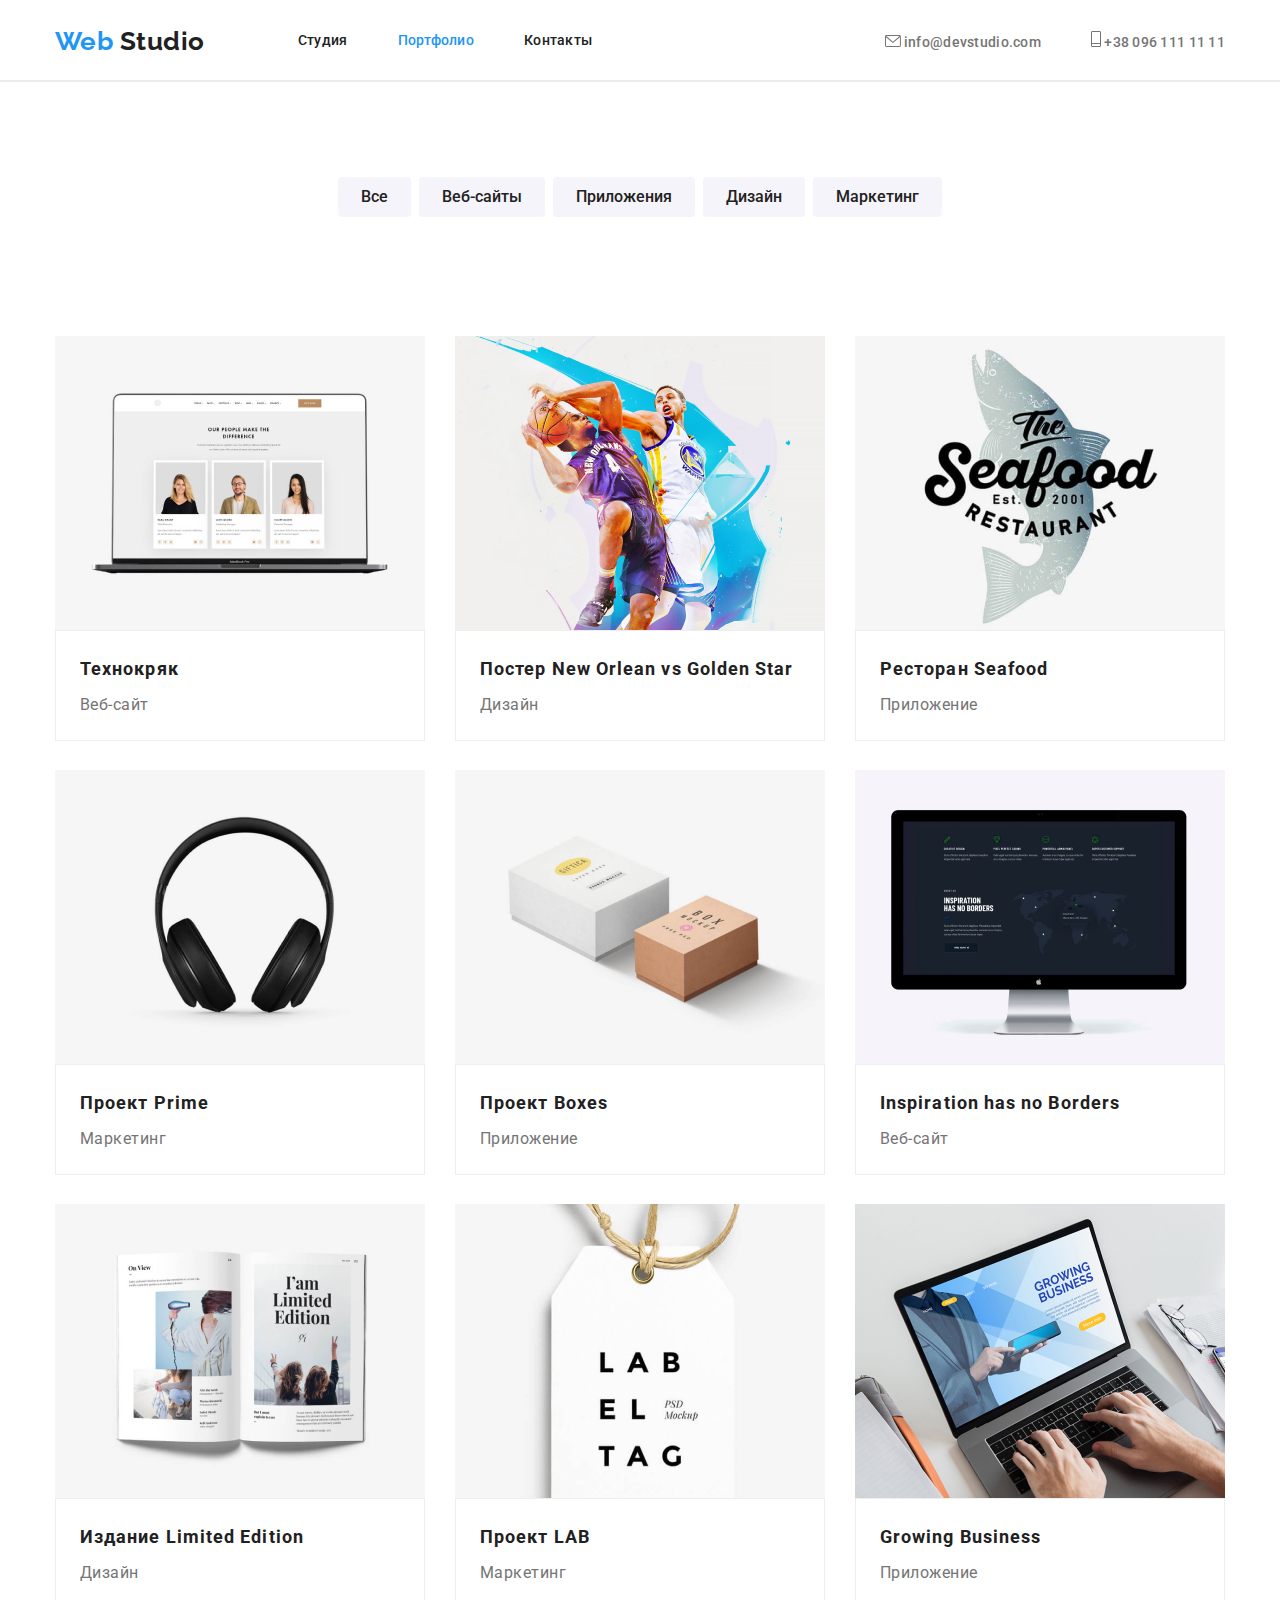
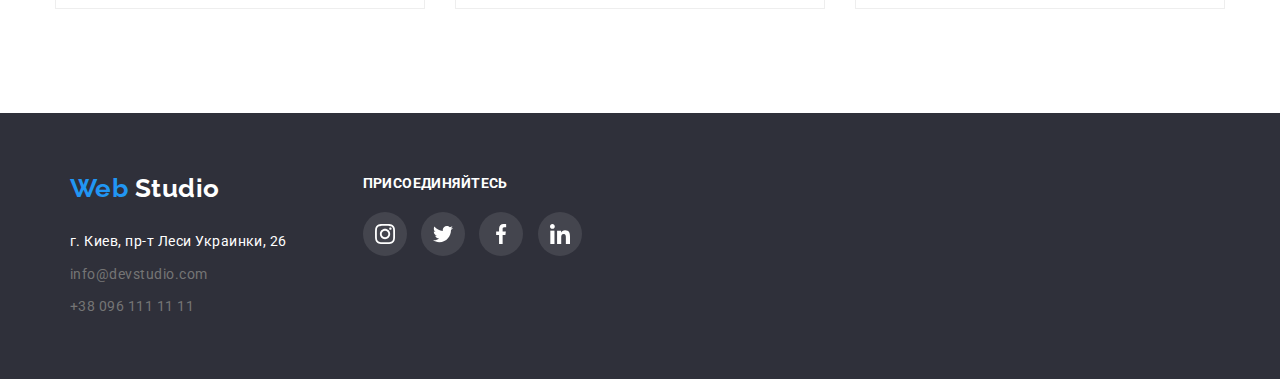
==== portfolio.html @ 939cf26d "add5" ====
<!DOCTYPE html>
<html lang="ru">

<head>
    <meta charset="UTF-8">
    <meta name="viewport" content="width=device-width, initial-scale=1.0">
    <title>Portfolio</title>
    <link href="https://fonts.googleapis.com/css2?family=Raleway:wght@700&family=Roboto:wght@400;500;700;900&display=swap" rel="stylesheet">
    <link rel="stylesheet" href="./css/styles.css">
</head>

<body>
    <!--Шапка сайта-->
    <header>

        <div class="container flexin ">
            <nav class="site-nav flexin">
                <a href="./index.html" class="logo">
                    <p><span class="blue">Web</span> Studio</p>
                </a>

                <ul class="list pages">
                    <li class="pages-item"><a href="./index.html" class="link">Студия</a></li>
                    <li class="pages-item"><a href="" class="link current">Портфолио</a></li>
                    <li class="pages-item"><a href="" class="link">Контакты</a></li>
                </ul>
            </nav>
            <ul class="list contacts-first ">
                <li class="pages-item envelope">
                    <svg>
                        <use href="./images/sprite.svg#envelope"></use>
                    </svg>
                    <a href="mailto:info@devstudio.com" class="contacts-now ">info@devstudio.com</a>
                </li>

                <li class="pages-item phone">
                    <svg>
                        <use href="./images/sprite.svg#phone"></use>
                    </svg>
                    <a href="tel:+380961111111" class="contacts-now ">+38 096 111 11 11</a>
                </li>
            </ul>
        </div>
        <div class="line"></div>


    </header>

    <main>

        <!-- Набор кнопок -->
        <section class="filter-block">
            <div class="container ">
                <h1 class="buttons-title hidden">Кнопки отбора</h1>
                <ul class="list buttons-list">
                    <li class="button-item">
                        <button type="button" class="buttons-link">Все</a> </button>
                    </li>
                    <li class="button-item">
                        <button type="button" class="buttons-link">Веб-сайты</button>
                    </li>
                    <li class="button-item">
                        <button type="button" class="buttons-link">Приложения</button>
                    </li>
                    <li class="button-item">
                        <button type="button" class="buttons-link">Дизайн</button>
                    </li>
                    <li class="button-item">
                        <button type="button" class="buttons-link">Маркетинг</button>
                    </li>
                </ul>
            </div>
        </section>
        <!-- Наше портфолио -->
        <section class="works">
            <div class="container">
                <h2 class="works-title hidden">Наши работы</h2>
                <ul class="list works-card">

                    <li class="works-card-elem">
                        <a href="" class="works-link">
                            <img class="container-works" src="./images/portfolio1.jpg" width=370 alt="Веб-сайт">
                            <div class="card-content">
                                <h3 class="works-subtitle">Технокряк</h3>
                                <p class="works-type">Веб-сайт</p>
                            </div>
                        </a>
                    </li>
                    <li class="works-card-elem">
                        <a href="" class="works-link">
                            <img class="container-works" src="./images/portfolio2.jpg" width=370 alt="Дизайн">
                            <div class="card-content">
                                <h3 class="works-subtitle">Постер New Orlean vs Golden Star</h3>
                                <p class="works-type">Дизайн</p>
                            </div>

                        </a>

                    </li>
                    <li class="works-card-elem">
                        <a href="" class="works-link">
                            <img class="container-works" src="./images/portfolio3.jpg" width=370 alt="Приложение">
                            <div class="card-content">
                                <h3 class="works-subtitle">Ресторан Seafood</h3>
                                <p class="works-type">Приложение</p>
                            </div>

                        </a>

                    </li>
                    <li class="works-card-elem">
                        <a href="" class="works-link">
                            <img class="container-works" src="./images/portfolio4.jpg" width=370 alt="Маркетинг">
                            <div class="card-content">
                                <h3 class="works-subtitle">Проект Prime</h3>
                                <p class="works-type">Маркетинг</p>
                            </div>

                        </a>

                    </li>
                    <li class="works-card-elem">
                        <a href="" class="works-link">
                            <img class="container-works" src="./images/portfolio5.jpg" width=370 alt="Приложение">
                            <div class="card-content">
                                <h3 class="works-subtitle">Проект Boxes</h3>
                                <p class="works-type">Приложение</p>
                            </div>

                        </a>

                    </li>
                    <li class="works-card-elem">
                        <a href="" class="works-link">
                            <img class="container-works" src="./images/portfolio6.jpg" width=370 alt="Веб-сайт">
                            <div class="card-content">
                                <h3 class="works-subtitle">Inspiration has no Borders</h3>
                                <p class="works-type">Веб-сайт</p>
                            </div>

                        </a>

                    </li>
                    <li class="works-card-elem">
                        <a href="" class="works-link">
                            <img class="container-works" src="./images/portfolio7.jpg" width=370 alt="Дизайн">
                            <div class="card-content">
                                <h3 class="works-subtitle">Издание Limited Edition</h3>
                                <p class="works-type">Дизайн</p>
                            </div>

                        </a>

                    </li>
                    <li class="works-card-elem">
                        <a href="" class="works-link">
                            <img class="container-works" src="./images/portfolio8.jpg" width=370 alt="Маркетинг">
                            <div class="card-content">
                                <h3 class="works-subtitle">Проект LAB</h3>
                                <p class="works-type">Маркетинг</p>
                            </div>

                        </a>

                    </li>
                    <li class="works-card-elem">
                        <a href="" class="works-link">
                            <img class="container-works" src="./images/portfolio9.jpg" width=370 alt="Приложение">
                            <div class="card-content">
                                <h3 class="works-subtitle">Growing Business</h3>
                                <p class="works-type">Приложение</p>
                            </div>

                        </a>

                    </li>

                </ul>
            </div>

        </section>


    </main>


    <!--Подвал сайта-->
    <footer class="contacts-footer">
        <div class="general container">
            <div class="container">
                <div class="footer-logo">
                    <a href="/" class="logo">
                        <p class="no-margin"><span class="blue">Web</span> <span class="white">Studio</span></p>
                    </a>
                </div>
                <address class="contacts">
                <div class="contacts-city"><span class="contacts-address">г. Киев, пр-т Леси Украинки, 26</span></div>
                <div class="footer-email"><a href="mailto:info@devstudio.com" class="contacts-email">info@devstudio.com</a></div> 
                <div class="footer-phone"><a href="tel:+380961111111" class="contacts-phone">+38 096 111 11 11</a></div>
            </address>
            </div>
            <div class="container">
                <b class="follow-text">присоединяйтесь</b>
                <ul class="list follow-list">
                    <li class="follow">
                        <a href="" class="social-link-footer">
                            <svg>
                                <use href="./images/sprite.svg#instagram-footer"></use>
                            </svg>
                        </a>
                    </li>
                    <li class="follow">
                        <a href="" class="social-link-footer">
                            <svg class="social-list__svg">
                                <use href="./images/sprite.svg#twitter-footer"></use>
                            </svg>
                        </a>
                    </li>
                    <li class="follow">
                        <a href="" class="social-link-footer">
                            <svg class="social-list__svg">
                                <use href="./images/sprite.svg#facebook-footer"></use>
                            </svg>
                        </a>
                    </li>
                    <li class="follow">
                        <a href="" class="social-link-footer">
                            <svg class="social-list__svg">
                                <use href="./images/sprite.svg#linkedin-footer"></use>
                            </svg>
                        </a>
                    </li>
                </ul>
            </div>

            <!-- TBD -->
            <div class="container">
            </div>
            <!-- TBD -->
            <div class="container">
            </div>
    </footer>
</body>

</html>
---- css/styles.css ----
:root {
    --primery-white-color: #ffffff;
    --background-hero: #2F303A;
    --background-team: #F5F4FA;
    --background-specialisations: #E5E5E5;
    --background-footer: #2F303A;
    --background-portfolio: #F5F4FA;
    --blue-color: #2196F3;
    --font-black: #212121;
    --font-grey: #757575;
    --font-white: #FFFFFF;
}

body {
    color: var(--font-black);
    background-color: var(--primery-white-color);
    font-family: Roboto, sans-serif;
    letter-spacing: 0.03em;
    margin: 0;
}


/*========== Стили для странички index.html ==========*/


/* Утилиты */

.list {
    margin: 0;
    padding: 0;
    list-style: none;
}

.flexin {
    display: flex;
    align-items: center;
    justify-content: space-around;
}

.hidden {
    display: none;
}

.container {
    box-sizing: border-box;
    margin-left: auto;
    margin-right: auto;
    width: 1200px;
    padding-left: 15px;
    padding-right: 15px;
}

.logo {
    color: var(--font-black);
    font-family: Raleway;
    font-weight: 700;
    font-size: 26px;
    line-height: 1.19;
    text-decoration: none;
}

.logo .blue {
    color: var(--blue-color);
}

.logo .white {
    color: var(--font-white);
}

.pages {
    display: flex;
    margin-left: 93px;
}

.pages .pages-item:not(:last-child) {
    margin-right: 50px;
}

.pages-item {
    font-weight: 500;
}

.site-nav .link {
    display: block;
    padding-top: 32px;
    padding-bottom: 32px;
    color: var(--font-black);
    text-decoration: none;
}

.site-nav .link.current {
    color: var(--blue-color);
}

.site-nav .link:hover,
.site-nav .link:focus {
    color: var(--blue-color);
}

.pages,
.contacts-first {
    font-size: 14px;
    line-height: 1.14;
    letter-spacing: 0.02em;
}

.contacts-first {
    display: flex;
    margin-left: auto;
    align-items: baseline;
}

.contacts-first .pages-item:not(:last-child) {
    margin-right: 50px;
}

.contacts-first .contacts-now {
    color: var(--font-grey);
    text-decoration: none;
}

.contacts-first .current {
    color: var(--blue-color);
}

.contacts-first .contacts-now:hover,
.contacts-first .contacts-now:focus {
    color: var(--blue-color);
}

.envelope svg {
    width: 16px;
    height: 12px;
    fill: #757575;
    /* margin-right: 10px; */
}

.phone svg {
    width: 10px;
    height: 16px;
    margin-left: 0px;
    fill: #757575;
}

.envelope:hover svg {
    fill: var(--blue-color);
}

.phone:hover svg {
    fill: var(--blue-color);
}

.line {
    position: absolute;
    width: 100%;
    height: 0px;
    left: 0px;
    top: 80px;
    border: 1px solid #ECECEC;
}

.hero {
    background-position: center;
    /* background-color: #E5E5E5; */
    background-image: url("../images/Header1.jpg");
    background-repeat: no-repeat;
    max-width: 1600;
    display: flex;
    margin-bottom: 94px;
    text-align: center;
    letter-spacing: 0.06em;
}

.hero .hero-title {
    margin-top: 200px;
    margin-bottom: 30px;
    color: var(--font-white);
    font-weight: 900;
    font-size: 44px;
    line-height: 1.36;
    text-transform: uppercase;
}

.hero .hero-button {
    display: flex;
    display: inline-block;
    padding: 10px 32px;
    margin-bottom: 200px;
    align-items: center;
    text-align: center;
    border-radius: 4px;
    color: var(--font-white);
    background-color: var(--blue-color);
    font-family: inherit;
    font-size: 16px;
    line-height: 1.8;
    border: 1px solid transparent;
    width: 200px;
    height: 50px;
    cursor: pointer;
}

.features {
    padding-bottom: 94px;
}

.features-container {
    display: flex;
}

.features-card:not(:last-child) {
    margin-right: 30px;
}

.features-card {
    width: calc((100% - 90px) / 4);
}

.features-card::before {
    display: block;
    content: "";
    height: 120px;
    background: #F5F4FA;
    background-size: auto;
    background-repeat: no-repeat;
    background-position: center;
    border-radius: 4px;
    margin-bottom: 30px;
}

.icon-first::before {
    background-image: url("../images/svg/antenna.svg");
}

.icon-second::before {
    background-image: url("../images/svg/clock.svg");
}

.icon-third::before {
    background-image: url("../images/svg/diagram.svg");
}

.icon-fourth::before {
    background-image: url("../images/svg/astronaut.svg");
}

.features-title {
    margin-top: 0;
    text-align: center;
}

.features .features-subtitle {
    margin-bottom: 10px;
    margin-top: 0;
    color: var(--font-black);
    font-weight: 700;
    font-size: 14px;
    line-height: 1.14;
    text-transform: uppercase;
}

.features .features-description {
    margin-top: 0;
    color: var(--font-grey);
    font-weight: 400;
    font-size: 14px;
    line-height: 1.71;
}

.specialisations {
    padding-top: 94px;
    padding-bottom: 94px;
    background-color: var(--font-white);
}

.specialisations-container {
    display: flex;
}

.specialisations-img:not(:last-child) {
    width: calc((100% - 60px) / 3);
    margin-right: 30px;
}

.specialisations-title {
    margin-top: 0;
    margin-bottom: 50px;
    text-align: center;
}

.team-card {
    width: calc((100% - 90px) / 4);
}

.team-card:not(:last-child) {
    margin-right: 30px;
}

.team-list {
    display: flex;
}

.team .team-title {
    margin-top: 0px;
    margin-bottom: 50px;
}

.specialisations .specialisations-title,
.team .team-title,
.clients-title {
    color: var(--font-black);
    font-weight: 700;
    font-size: 36px;
    line-height: 1.16;
    text-align: center;
}

.team-img {
    display: block;
}

.team {
    padding-top: 94px;
    padding-bottom: 94px;
    background-color: var(--background-team);
}

.team .team-name {
    margin: 0 auto;
    margin-bottom: 10px;
    padding-top: 30px;
    color: var(--font-black);
    font-weight: 500;
    font-size: 16px;
    line-height: 1.18;
}

.team .team-prof {
    margin-top: 0;
    margin-bottom: 30px;
    font-weight: 400;
    font-size: 16px;
    line-height: 1.18;
    color: var(--font-grey);
}

.team-content {
    /* display: flexbox; */
    background: #FFFFFF;
    border-radius: 0px 0px 4px 4px;
    box-sizing: border-box;
    padding-left: 24px;
    padding-right: 24px;
}


/* Оформление иконок- соц сетей */

.social-list {
    display: flex;
    justify-content: space-between;
    padding-bottom: 30px;
}

.social-list-link {
    display: flex;
    justify-content: center;
    align-items: center;
    width: 44px;
    height: 44px;
    background-color: #ffffff;
    border-radius: 50%;
}

.social-list-link svg {
    width: 20px;
    height: 20px;
    fill: #AFB1B8;
}

.social-list-link:hover {
    background-color: var(--blue-color);
    fill: var(--font-white);
}

.social-list-link:hover svg {
    fill: var(--font-white);
}


/* Стили для footer */

.contacts-footer {
    background-color: var(--background-footer);
    padding-top: 60px;
    padding-bottom: 60px;
    display: flex;
    flex-direction: column;
}

.contacts {
    font-weight: 400;
    font-size: 14px;
    line-height: 1.7;
    font-style: normal;
    display: flex;
    flex-direction: column;
}

.contacts-city,
.footer-email {
    margin-top: 0;
    margin-bottom: 9px;
}

.footer-phone {
    margin-top: 0;
}

.contacts .contacts-address {
    color: var(--font-white);
}

.contacts .contacts-email,
.contacts .contacts-phone {
    color: var(--font-grey);
    text-decoration: none;
}

.no-margin {
    margin-top: 0;
}

.social-link-footer {
    display: flex;
    justify-content: center;
    align-items: center;
    width: 44px;
    height: 44px;
    background-color: rgba(255, 255, 255, 0.1);
    border-radius: 50%;
}

.social-link-footer svg {
    width: 20px;
    height: 20px;
}

.follow {
    display: inline-block;
    margin-right: 10px;
}

.general {
    display: flex;
    justify-content: flex-start;
}

.follow-text {
    font-weight: 700;
    font-size: 14px;
    line-height: 1.14;
    letter-spacing: 0.03em;
    text-transform: uppercase;
    color: var(--font-white);
}

.follow-list {
    margin-top: 20px;
}

.social-link-footer:hover {
    background-color: var(--blue-color);
}


/*======== Стили для странички portfolio.html =========*/


/* Кнопки */

.buttons-list {
    display: flex;
    margin-top: 0;
    margin-left: auto;
    justify-content: center;
}


/* Устанавливаем marginßright всем кнопкам, кроме последней */

.buttons-list .button-item:not(:last-child) {
    margin-right: 8px;
}

.buttons-title,
.works-title {
    margin-top: 0;
    margin-bottom: 50px;
    text-align: center;
}

.filter-block {
    padding-top: 94px;
    padding-bottom: 50px;
    text-decoration: none;
}

.filter-block .buttons-link {
    color: var(--font-black);
    background-color: var(--background-portfolio);
    font-family: inherit;
    padding: 6px 22px;
    font-family: inherit;
    font-weight: 500;
    font-size: 16px;
    line-height: 1.625;
    border-radius: 4px;
    margin-top: 0;
    margin-bottom: 50px;
}

.filter-block .buttons-link:hover,
.filter-block .buttons-link:focus {
    color: var(--font-white);
}

.filter-block .buttons-link:hover,
.filter-block .buttons-link:focus {
    background-color: var(--blue-color);
    cursor: pointer;
    box-shadow: 0px 3px 1px rgba(0, 0, 0, 0.1), 0px 1px 2px rgba(0, 0, 0, 0.08), 0px 2px 2px rgba(0, 0, 0, 0.12);
}

.filter-block .button-item {
    display: inline-block;
    text-decoration: none;
}

.buttons-link {
    border: 1px solid transparent;
}


/* Наши клиенты  */

.clients {
    padding-top: 94px;
    padding-bottom: 94px;
}

.clients-title {
    margin-top: 0;
    margin-bottom: 50px;
}

.clients-list {
    display: flex;
}

.clients-card {
    width: calc((100% - 150px) / 6);
    height: 90px;
    border: 1px solid #AFB1B8;
    box-sizing: border-box;
    border-radius: 4px;
    display: flex;
    justify-content: center;
    align-items: center;
    cursor: pointer;
}

.clients-card:not(:last-child) {
    margin-right: 30px;
}

.clients-card:hover {
    border-color: var(--blue-color);
}

.clients-card:hover svg {
    fill: var(--blue-color);
}

.cleint-size {
    width: 88.48px;
    height: 45.44px;
    fill: #AFB1B8;
}


/* Стили для портфолио */

.works {
    padding-bottom: 94px;
}

.works-card {
    display: flex;
    flex-wrap: wrap;
    /* margin-bottom: 30px; */
}

.works-card-elem {
    width: calc((100% - 60px) / 3);
    height: 404px;
    margin-bottom: 30px;
}

.works-card-elem:hover {
    box-shadow: 0px 1px 1px rgba(0, 0, 0, 0.12), 0px 4px 4px rgba(0, 0, 0, 0.06), 1px 4px 6px rgba(0, 0, 0, 0.16);
}


/* Каждый третий элемент без margin */

.works-card-elem:nth-child(3n) {
    margin-right: 0;
}


/* Три последних элемента с margin-bottom */


/* .works-card-elem:nth-last-child(-n + 3) {
    margin-bottom: 94px;
} */


/* Все кроме 3,6,9 имеют margin справа */

.works-card-elem:not(:nth-child(3n)) {
    margin-right: 30px;
}

.works .works-title {
    margin-top: 0;
}

.container-works {
    display: block;
    /* margin-bottom: 0; */
}

.works .works-subtitle {
    margin-top: 0;
    margin-bottom: 4px;
    color: var(--font-black);
    font-weight: 700;
    font-size: 18px;
    line-height: 2;
    letter-spacing: 0.06em;
}

.works .works-type {
    margin-top: 0;
    margin-bottom: 0px;
    color: var(--font-grey);
    font-weight: 400;
    font-size: 16px;
    line-height: 1.8;
}

.works .works-link {
    text-decoration: none;
    margin-left: 15px;
    margin-right: 15px;
}

.card-content {
    /* width: calc((100% - 60px) / 3); */
    /* width: 370px; */
    background: #FFFFFF;
    border: 1px solid #EEEEEE;
    box-sizing: border-box;
    padding-left: 24px;
    padding-right: 24px;
    padding-top: 20px;
    padding-bottom: 20px;
    /* margin-bottom: 30px; */
    margin-top: 0;
}
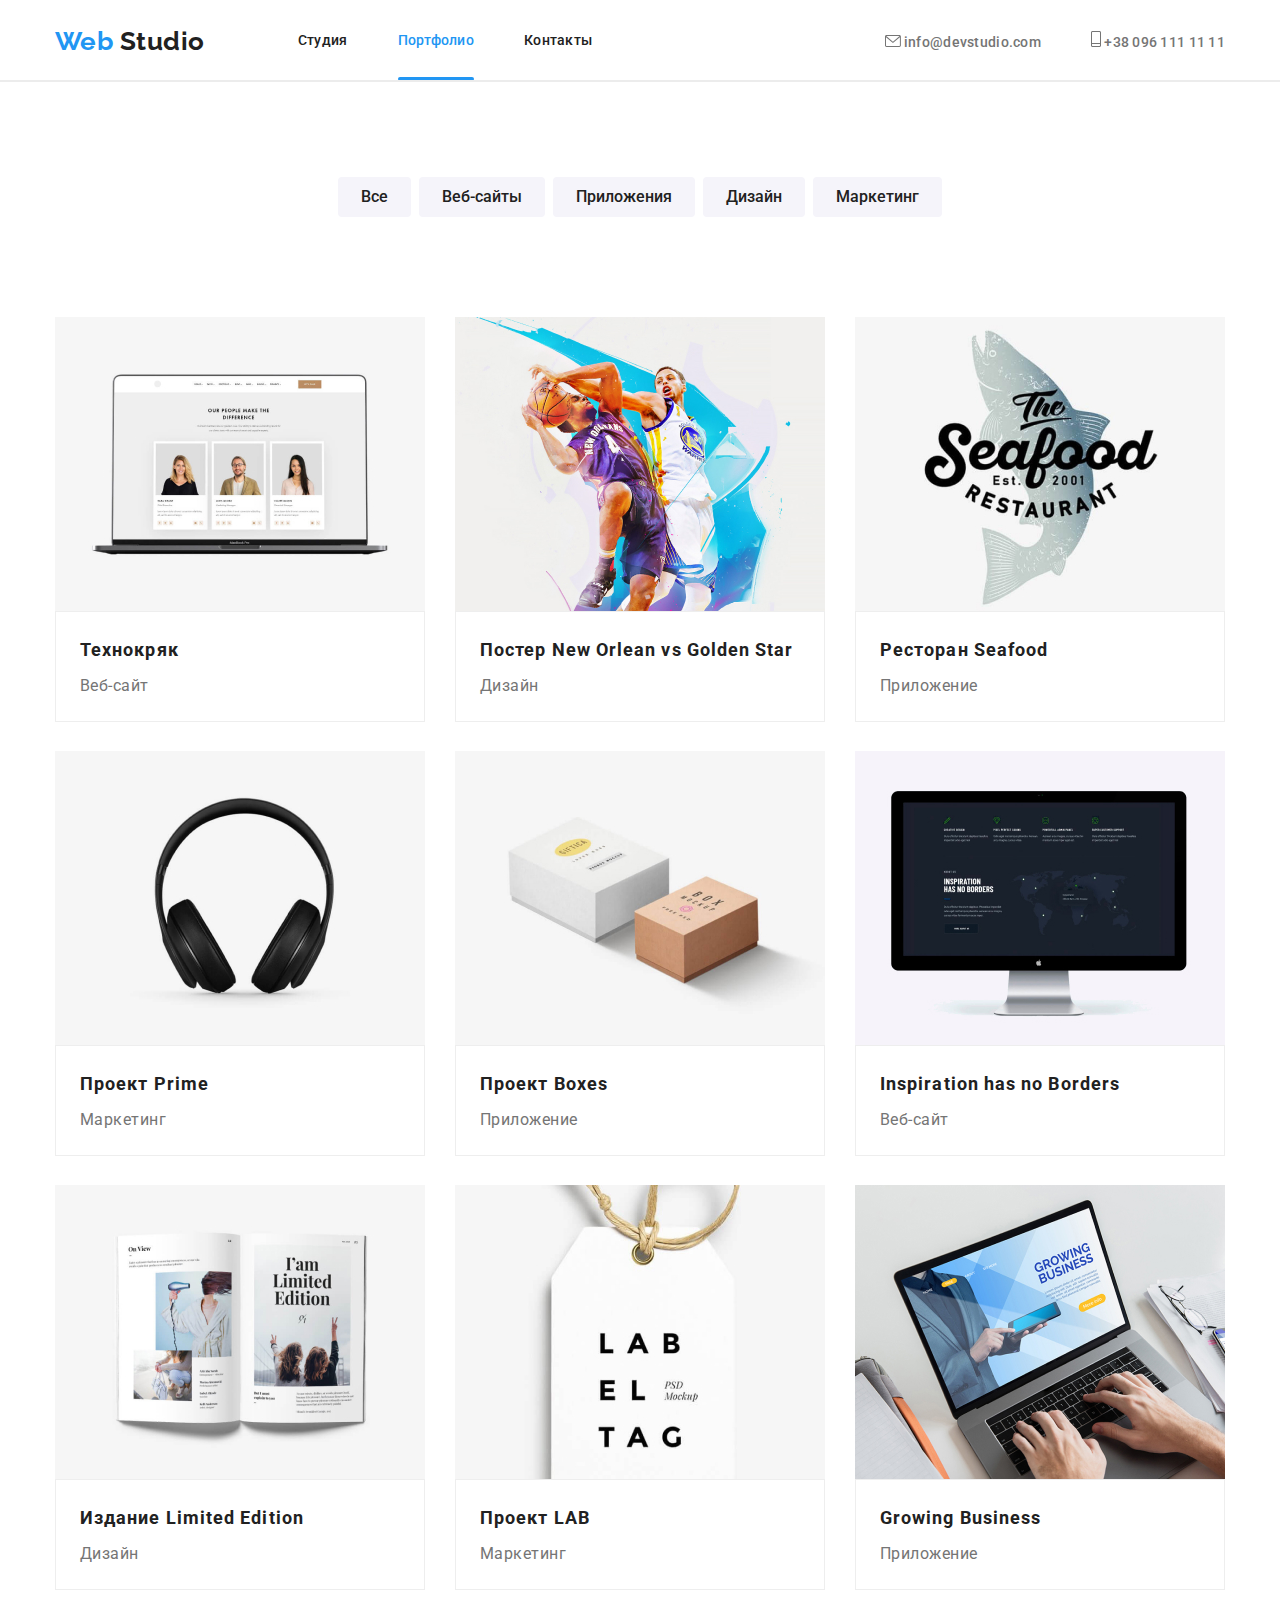
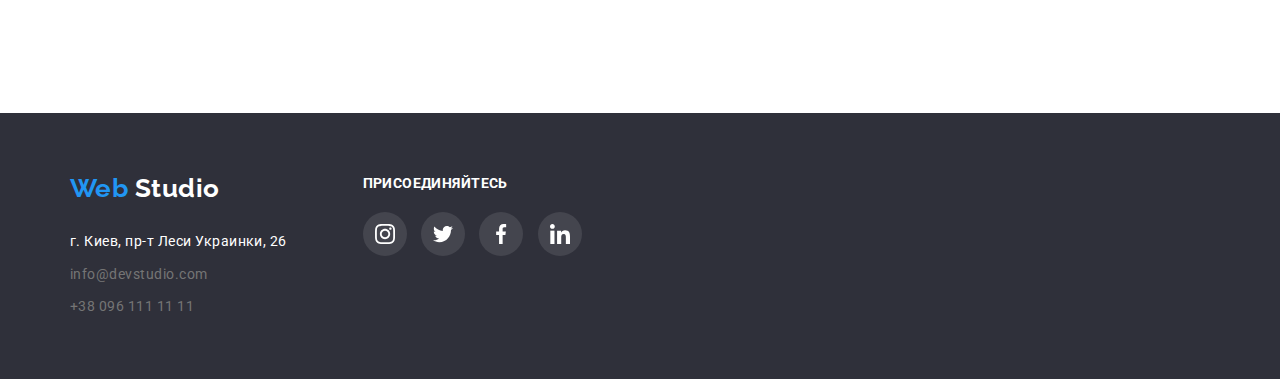
==== commit 238e8cff: "add 5" ====
--- a/portfolio.html
+++ b/portfolio.html
@@ -79,7 +79,10 @@
 
                     <li class="works-card-elem">
                         <a href="" class="works-link">
-                            <img class="container-works" src="./images/portfolio1.jpg" width=370 alt="Веб-сайт">
+                            <div class="card-thumb">
+                                <p class="card-overlay-text">Технокряк это современная площадка распространения коронавируса. Компании используют эту платформу для цифрового шпионажа и атак на защищённые сервера конкурентов.</p>
+                                <img class="container-works" src="./images/portfolio1.jpg" width=370 alt="Веб-сайт">
+                            </div>
                             <div class="card-content">
                                 <h3 class="works-subtitle">Технокряк</h3>
                                 <p class="works-type">Веб-сайт</p>
@@ -88,7 +91,13 @@
                     </li>
                     <li class="works-card-elem">
                         <a href="" class="works-link">
-                            <img class="container-works" src="./images/portfolio2.jpg" width=370 alt="Дизайн">
+                            <div class="card-thumb">
+                                <p class="card-overlay-text">Lorem ipsum dolor sit amet, consectetur adipiscing elit, sed do eiusmod tempor incididunt ut labore et dolore magna aliqua. Ut enim ad minim veniam, quis nostrud exercitation ullamco laboris nisi ut aliquip ex ea commodo
+                                    consequat.
+                                </p>
+                                <img class="container-works" src="./images/portfolio2.jpg" width=370 alt="Дизайн">
+                            </div>
+
                             <div class="card-content">
                                 <h3 class="works-subtitle">Постер New Orlean vs Golden Star</h3>
                                 <p class="works-type">Дизайн</p>
@@ -99,7 +108,13 @@
                     </li>
                     <li class="works-card-elem">
                         <a href="" class="works-link">
-                            <img class="container-works" src="./images/portfolio3.jpg" width=370 alt="Приложение">
+                            <div class="card-thumb">
+                                <p class="card-overlay-text">Lorem ipsum dolor sit amet, consectetur adipiscing elit, sed do eiusmod tempor incididunt ut labore et dolore magna aliqua. Ut enim ad minim veniam, quis nostrud exercitation ullamco laboris nisi ut aliquip ex ea commodo
+                                    consequat.
+                                </p>
+                                <img class="container-works" src="./images/portfolio3.jpg" width=370 alt="Приложение">
+                            </div>
+
                             <div class="card-content">
                                 <h3 class="works-subtitle">Ресторан Seafood</h3>
                                 <p class="works-type">Приложение</p>
@@ -110,7 +125,13 @@
                     </li>
                     <li class="works-card-elem">
                         <a href="" class="works-link">
-                            <img class="container-works" src="./images/portfolio4.jpg" width=370 alt="Маркетинг">
+                            <div class="card-thumb">
+                                <p class="card-overlay-text">Lorem ipsum dolor sit amet, consectetur adipiscing elit, sed do eiusmod tempor incididunt ut labore et dolore magna aliqua. Ut enim ad minim veniam, quis nostrud exercitation ullamco laboris nisi ut aliquip ex ea commodo
+                                    consequat.
+                                </p>
+                                <img class="container-works" src="./images/portfolio4.jpg" width=370 alt="Маркетинг">
+                            </div>
+
                             <div class="card-content">
                                 <h3 class="works-subtitle">Проект Prime</h3>
                                 <p class="works-type">Маркетинг</p>
@@ -121,7 +142,13 @@
                     </li>
                     <li class="works-card-elem">
                         <a href="" class="works-link">
-                            <img class="container-works" src="./images/portfolio5.jpg" width=370 alt="Приложение">
+                            <div class="card-thumb">
+                                <p class="card-overlay-text">Lorem ipsum dolor sit amet, consectetur adipiscing elit, sed do eiusmod tempor incididunt ut labore et dolore magna aliqua. Ut enim ad minim veniam, quis nostrud exercitation ullamco laboris nisi ut aliquip ex ea commodo
+                                    consequat.
+                                </p>
+                                <img class="container-works" src="./images/portfolio5.jpg" width=370 alt="Приложение">
+                            </div>
+
                             <div class="card-content">
                                 <h3 class="works-subtitle">Проект Boxes</h3>
                                 <p class="works-type">Приложение</p>
@@ -132,7 +159,13 @@
                     </li>
                     <li class="works-card-elem">
                         <a href="" class="works-link">
-                            <img class="container-works" src="./images/portfolio6.jpg" width=370 alt="Веб-сайт">
+                            <div class="card-thumb">
+                                <p class="card-overlay-text">Lorem ipsum dolor sit amet, consectetur adipiscing elit, sed do eiusmod tempor incididunt ut labore et dolore magna aliqua. Ut enim ad minim veniam, quis nostrud exercitation ullamco laboris nisi ut aliquip ex ea commodo
+                                    consequat.
+                                </p>
+                                <img class="container-works" src="./images/portfolio6.jpg" width=370 alt="Веб-сайт">
+                            </div>
+
                             <div class="card-content">
                                 <h3 class="works-subtitle">Inspiration has no Borders</h3>
                                 <p class="works-type">Веб-сайт</p>
@@ -143,7 +176,13 @@
                     </li>
                     <li class="works-card-elem">
                         <a href="" class="works-link">
-                            <img class="container-works" src="./images/portfolio7.jpg" width=370 alt="Дизайн">
+                            <div class="card-thumb">
+                                <p class="card-overlay-text">Lorem ipsum dolor sit amet, consectetur adipiscing elit, sed do eiusmod tempor incididunt ut labore et dolore magna aliqua. Ut enim ad minim veniam, quis nostrud exercitation ullamco laboris nisi ut aliquip ex ea commodo
+                                    consequat.
+                                </p>
+                                <img class="container-works" src="./images/portfolio7.jpg" width=370 alt="Дизайн">
+                            </div>
+
                             <div class="card-content">
                                 <h3 class="works-subtitle">Издание Limited Edition</h3>
                                 <p class="works-type">Дизайн</p>
@@ -154,7 +193,13 @@
                     </li>
                     <li class="works-card-elem">
                         <a href="" class="works-link">
-                            <img class="container-works" src="./images/portfolio8.jpg" width=370 alt="Маркетинг">
+                            <div class="card-thumb">
+                                <p class="card-overlay-text">Lorem ipsum dolor sit amet, consectetur adipiscing elit, sed do eiusmod tempor incididunt ut labore et dolore magna aliqua. Ut enim ad minim veniam, quis nostrud exercitation ullamco laboris nisi ut aliquip ex ea commodo
+                                    consequat.
+                                </p>
+                                <img class="container-works" src="./images/portfolio8.jpg" width=370 alt="Маркетинг">
+                            </div>
+
                             <div class="card-content">
                                 <h3 class="works-subtitle">Проект LAB</h3>
                                 <p class="works-type">Маркетинг</p>
@@ -165,7 +210,13 @@
                     </li>
                     <li class="works-card-elem">
                         <a href="" class="works-link">
-                            <img class="container-works" src="./images/portfolio9.jpg" width=370 alt="Приложение">
+                            <div class="card-thumb">
+                                <p class="card-overlay-text">Lorem ipsum dolor sit amet, consectetur adipiscing elit, sed do eiusmod tempor incididunt ut labore et dolore magna aliqua. Ut enim ad minim veniam, quis nostrud exercitation ullamco laboris nisi ut aliquip ex ea commodo
+                                    consequat.
+                                </p>
+                                <img class="container-works" src="./images/portfolio9.jpg" width=370 alt="Приложение">
+                            </div>
+
                             <div class="card-content">
                                 <h3 class="works-subtitle">Growing Business</h3>
                                 <p class="works-type">Приложение</p>
--- a/css/styles.css
+++ b/css/styles.css
@@ -78,6 +78,19 @@
 
 .pages-item {
     font-weight: 500;
+    position: relative;
+}
+
+.pages .current::after {
+    content: '';
+    display: block;
+    width: 100%;
+    height: 4px;
+    background: #2196F3;
+    position: absolute;
+    border-radius: 2px;
+    bottom: 0;
+    left: 0;
 }
 
 .site-nav .link {
@@ -86,6 +99,7 @@
     padding-bottom: 32px;
     color: var(--font-black);
     text-decoration: none;
+    transition: color 250ms cubic-bezier(0.4, 0, 0.2, 1);
 }
 
 .site-nav .link.current {
@@ -273,6 +287,44 @@
     background-color: var(--font-white);
 }
 
+
+/* .specialisations-overlay::before {
+    position: absolute;
+    left: 0;
+    top: 0;
+} */
+
+.specialisations-img {
+    position: relative;
+}
+
+.specialisations-overlay::before {
+    position: absolute;
+    display: inline-block;
+    opacity: 0.8;
+    content: '';
+    width: 370px;
+    height: 70px;
+    top: 225px;
+    /* left: 0;*/
+    /* bottom: 0px; */
+    background-color: rgb(47, 48, 58);
+}
+
+.specialisations-overlay-text {
+    position: absolute;
+    top: 235px;
+    right: 20%;
+    opacity: 1;
+    font-weight: 700;
+    font-size: 14px;
+    line-height: 1.14;
+    text-align: center;
+    letter-spacing: 0.03em;
+    text-transform: uppercase;
+    color: var(--font-white);
+}
+
 .specialisations-container {
     display: flex;
 }
@@ -287,6 +339,9 @@
     margin-bottom: 50px;
     text-align: center;
 }
+
+
+/* Наша команда */
 
 .team-card {
     width: calc((100% - 90px) / 4);
@@ -370,12 +425,14 @@
     height: 44px;
     background-color: #ffffff;
     border-radius: 50%;
+    transition: background-color 250ms cubic-bezier(0.4, 0, 0.2, 1);
 }
 
 .social-list-link svg {
     width: 20px;
     height: 20px;
     fill: #AFB1B8;
+    transition: fill 250ms cubic-bezier(0.4, 0, 0.2, 1);
 }
 
 .social-list-link:hover {
@@ -385,6 +442,55 @@
 
 .social-list-link:hover svg {
     fill: var(--font-white);
+}
+
+
+/* Наши клиенты  */
+
+.clients {
+    padding-top: 94px;
+    padding-bottom: 94px;
+}
+
+.clients-title {
+    margin-top: 0;
+    margin-bottom: 50px;
+}
+
+.clients-list {
+    display: flex;
+}
+
+.clients-card {
+    width: calc((100% - 150px) / 6);
+    height: 90px;
+    border: 1px solid #AFB1B8;
+    box-sizing: border-box;
+    border-radius: 4px;
+    display: flex;
+    justify-content: center;
+    align-items: center;
+    cursor: pointer;
+    transition: border-color 250ms cubic-bezier(0.4, 0, 0.2, 1);
+}
+
+.clients-card:not(:last-child) {
+    margin-right: 30px;
+}
+
+.clients-card:hover {
+    border-color: var(--blue-color);
+}
+
+.clients-card:hover svg {
+    fill: var(--blue-color);
+}
+
+.cleint-size {
+    width: 88.48px;
+    height: 45.44px;
+    fill: #AFB1B8;
+    transition: fill 250ms cubic-bezier(0.4, 0, 0.2, 1);
 }
 
 
@@ -439,6 +545,7 @@
     height: 44px;
     background-color: rgba(255, 255, 255, 0.1);
     border-radius: 50%;
+    transition: background-color 250ms cubic-bezier(0.4, 0, 0.2, 1);
 }
 
 .social-link-footer svg {
@@ -518,6 +625,8 @@
     border-radius: 4px;
     margin-top: 0;
     margin-bottom: 50px;
+    transition: background-color 250ms cubic-bezier(0.4, 0, 0.2, 1);
+    transition: color 250ms cubic-bezier(0.4, 0, 0.2, 1);
 }
 
 .filter-block .buttons-link:hover,
@@ -542,53 +651,6 @@
 }
 
 
-/* Наши клиенты  */
-
-.clients {
-    padding-top: 94px;
-    padding-bottom: 94px;
-}
-
-.clients-title {
-    margin-top: 0;
-    margin-bottom: 50px;
-}
-
-.clients-list {
-    display: flex;
-}
-
-.clients-card {
-    width: calc((100% - 150px) / 6);
-    height: 90px;
-    border: 1px solid #AFB1B8;
-    box-sizing: border-box;
-    border-radius: 4px;
-    display: flex;
-    justify-content: center;
-    align-items: center;
-    cursor: pointer;
-}
-
-.clients-card:not(:last-child) {
-    margin-right: 30px;
-}
-
-.clients-card:hover {
-    border-color: var(--blue-color);
-}
-
-.clients-card:hover svg {
-    fill: var(--blue-color);
-}
-
-.cleint-size {
-    width: 88.48px;
-    height: 45.44px;
-    fill: #AFB1B8;
-}
-
-
 /* Стили для портфолио */
 
 .works {
@@ -598,7 +660,6 @@
 .works-card {
     display: flex;
     flex-wrap: wrap;
-    /* margin-bottom: 30px; */
 }
 
 .works-card-elem {
@@ -612,19 +673,19 @@
 }
 
 
+/* Три последних элемента с margin-bottom */
+
+
+/* .works-card-elem:nth-last-child(-n + 3) {
+margin-bottom: 94px;
+} */
+
+
 /* Каждый третий элемент без margin */
 
 .works-card-elem:nth-child(3n) {
     margin-right: 0;
 }
-
-
-/* Три последних элемента с margin-bottom */
-
-
-/* .works-card-elem:nth-last-child(-n + 3) {
-    margin-bottom: 94px;
-} */
 
 
 /* Все кроме 3,6,9 имеют margin справа */
@@ -663,13 +724,61 @@
 
 .works .works-link {
     text-decoration: none;
-    margin-left: 15px;
-    margin-right: 15px;
+}
+
+.card-thumb {
+    position: relative;
+    overflow: hidden;
+}
+
+.works-card-elem:hover::before {
+    opacity: 0.9;
+}
+
+.works-link:hover .card-thumb::before {
+    transform: translateY(0);
+}
+
+
+/* .card-content:hover .card-thumb::before {
+transform: translateY(0);
+} */
+
+.works-card-elem:hover .card-overlay-text {
+    opacity: 0.9;
+    align-items: center;
+    transform: translateY(0);
+}
+
+.card-thumb::before {
+    position: absolute;
+    display: inline-block;
+    /* opacity: 0; */
+    content: '';
+    width: 100%;
+    height: 100%;
+    background-color: rgb(33, 150, 243);
+    transform: translateY(100%);
+    transition: transform 250ms cubic-bezier(0.4, 0, 0.2, 1);
+}
+
+.card-overlay-text {
+    position: absolute;
+    display: inline-block;
+    opacity: 0;
+    padding: 63px 24px;
+    font-weight: 400;
+    font-size: 18px;
+    line-height: 1.55;
+    letter-spacing: 0.03em;
+    color: var(--font-white);
+    margin-top: 0;
+    margin-bottom: 0;
+    transform: translateY(100%);
+    transition: transform 250ms cubic-bezier(0.4, 0, 0.2, 1);
 }
 
 .card-content {
-    /* width: calc((100% - 60px) / 3); */
-    /* width: 370px; */
     background: #FFFFFF;
     border: 1px solid #EEEEEE;
     box-sizing: border-box;
@@ -677,6 +786,55 @@
     padding-right: 24px;
     padding-top: 20px;
     padding-bottom: 20px;
-    /* margin-bottom: 30px; */
-    margin-top: 0;
+    margin-top: 0;
+}
+
+
+/* Модальное окно */
+
+.backdrop {
+    position: fixed;
+    top: 0;
+    left: 0;
+    width: 100%;
+    height: 100%;
+    background-color: rgba(0, 0, 0, 0.2);
+    transition: all 250ms cubic-bezier(0.4, 0, 0.2, 1);
+}
+
+.modal {
+    position: absolute;
+    top: 50%;
+    left: 50%;
+    transform: translate(-50%, -50%);
+    width: 528px;
+    height: 581px;
+    background-color: var(--font-white);
+}
+
+.close-modal {
+    position: absolute;
+    top: 8px;
+    right: 8px;
+    cursor: pointer;
+    width: 30px;
+    height: 30px;
+    background-color: transparent;
+    border-radius: 50%;
+    border: 1px solid rgba(0, 0, 0, 0.1);
+}
+
+
+/* Прячем модальное окно*/
+
+.is-hidden {
+    opacity: 0;
+    visibility: hidden;
+    pointer-events: none;
+}
+
+.backdrop svg {
+    width: 11px;
+    height: 11px;
+    fill: #000000;
 }